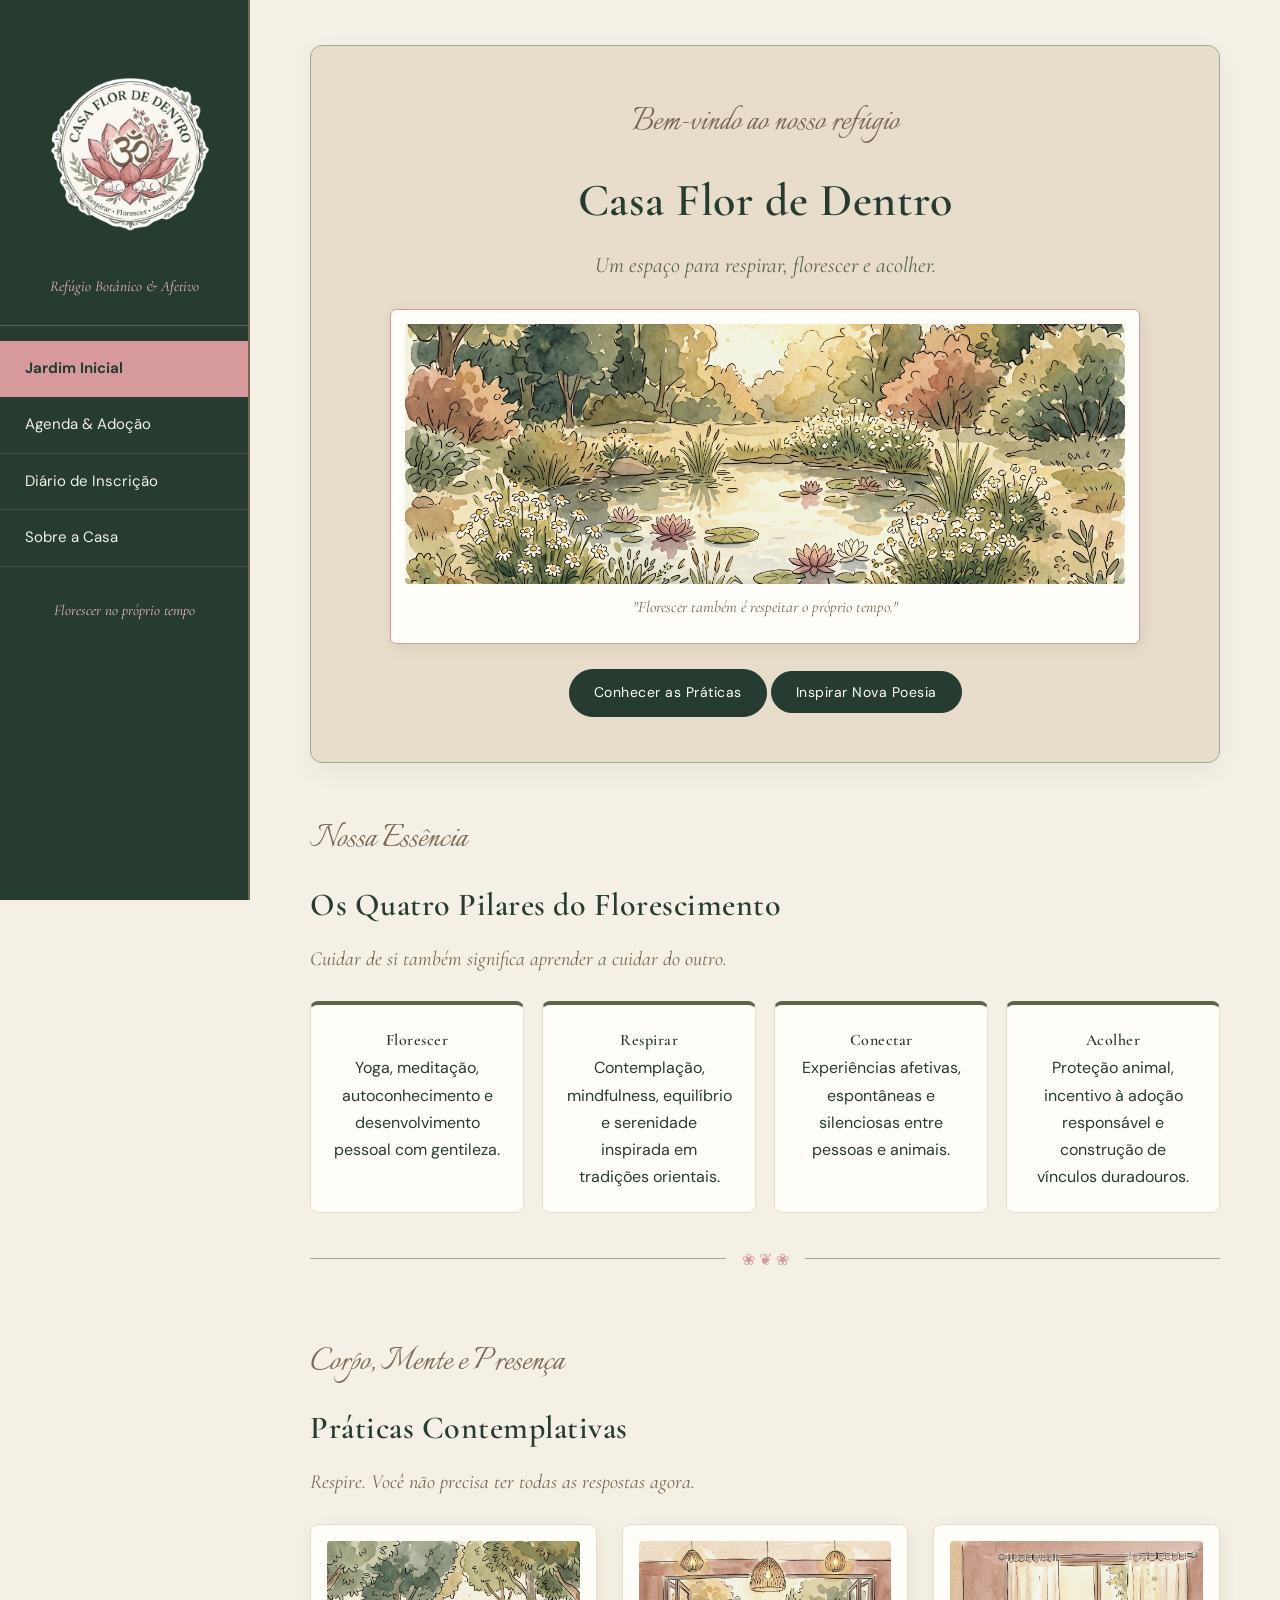
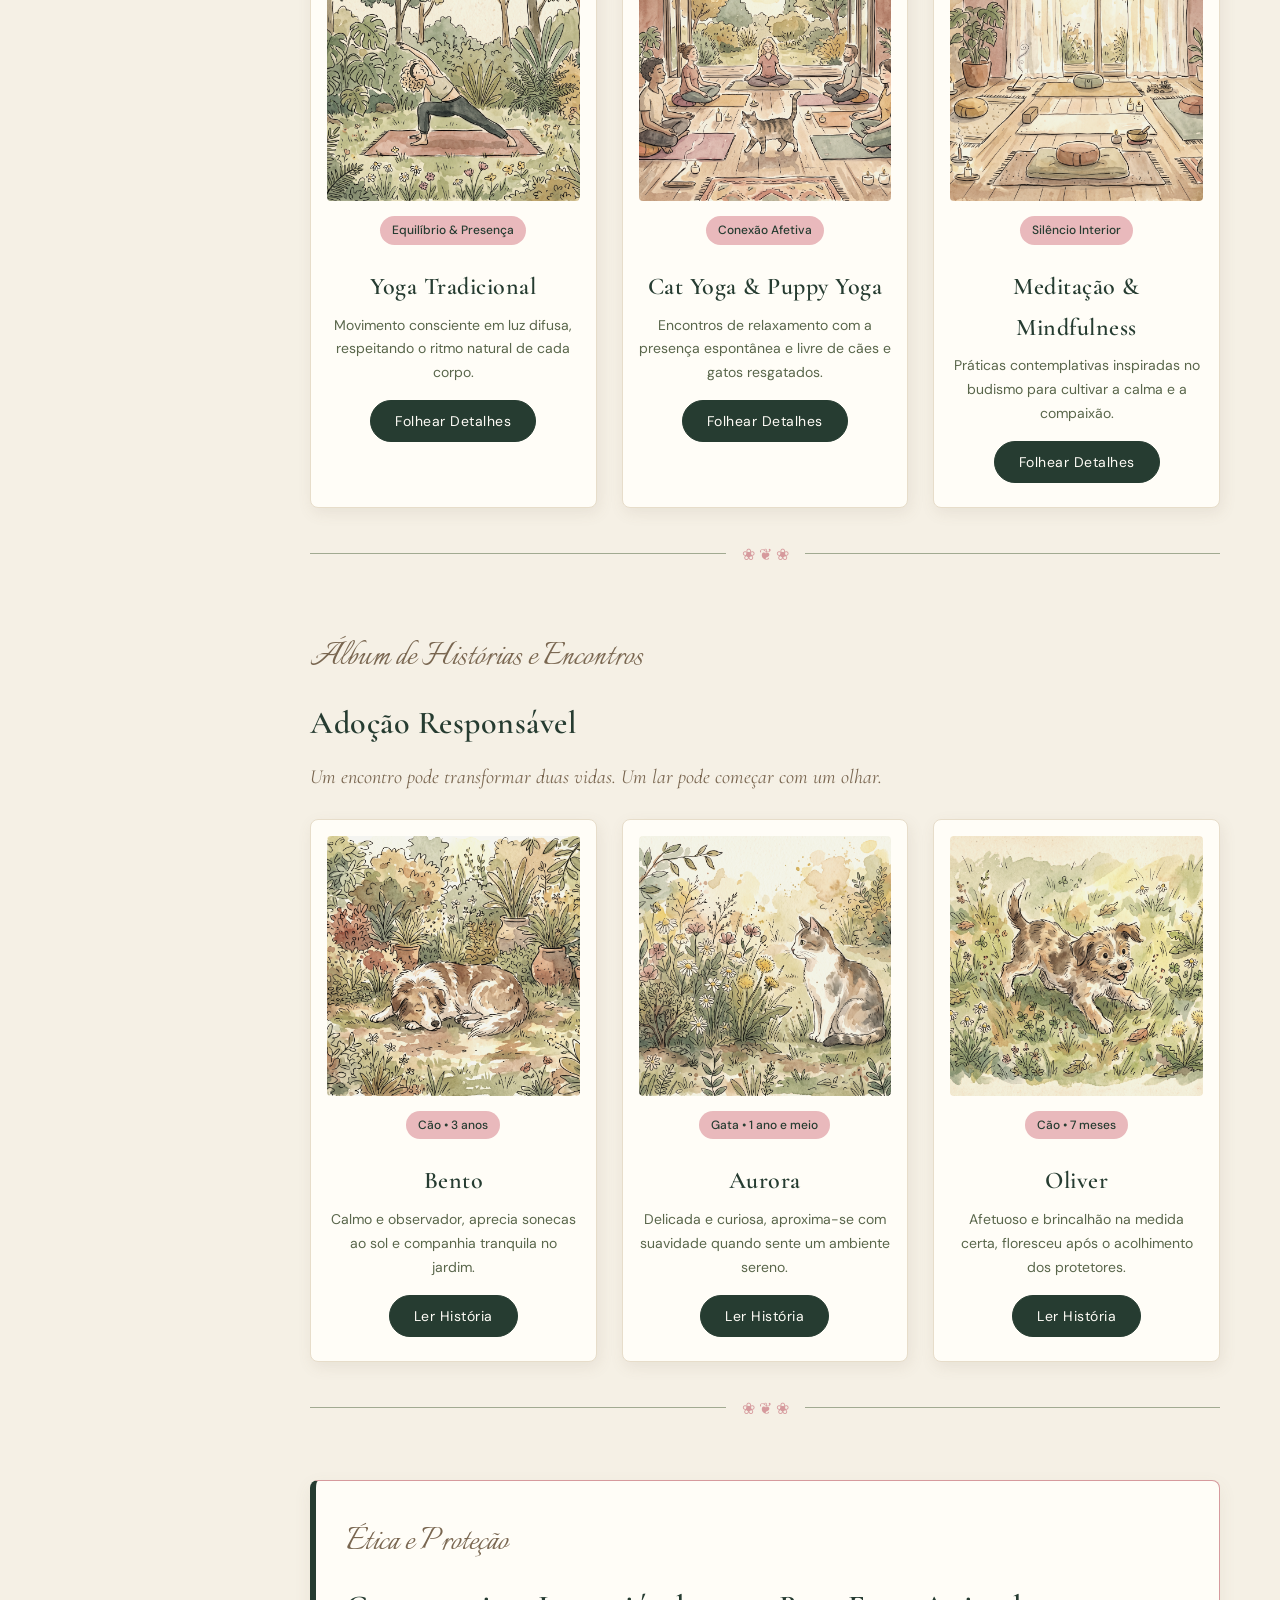
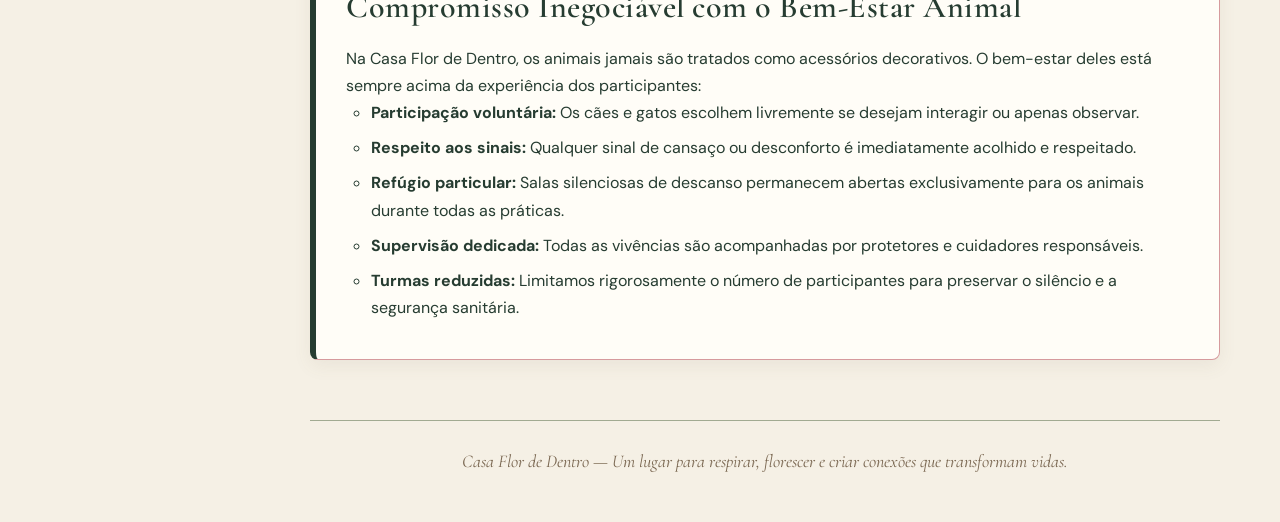
==== index.html @ 4d5b0215 "feat: add initial website structure and styles for Casa Flor de Dentro" ====
<!DOCTYPE html>
<html lang="pt-BR">
<head>
    <meta charset="UTF-8">
    <title>Casa Flor de Dentro</title>
    <link rel="icon" type="image/jpeg" href="imagens/om.png">
    <link rel="stylesheet" href="estilos/style.css">
</head>
<body>

    <nav class="menu-principal">
        <header>
            <img class="logo-menu" src="imagens/logo.png" alt="Logo Casa Flor de Dentro">
            <p>Refúgio Botânico &amp; Afetivo</p>
        </header>
        <a class="active" href="index.html">Jardim Inicial</a>
        <a href="form.html">Agenda &amp; Adoção</a>
        <a href="formAction.html">Diário de Inscrição</a>
        <a href="about.html">Sobre a Casa</a>
        <footer>
            <p>Florescer no próprio tempo</p>
        </footer>
    </nav>

    <main>
        <header class="abertura-jardim">
            <span class="caligrafia">Bem-vindo ao nosso refúgio</span>
            <h2>Casa Flor de Dentro</h2>
            <p class="subtitulo">Um espaço para respirar, florescer e acolher.</p>

            <figure class="moldura-analogica">
                <img class="foto-analogica" src="imagens/jardim-lotus.jpg" alt="Jardim contemplativo com flores de lótus e camomilas sob luz natural suave">
                <figcaption id="textoReflexao">"Florescer também é respeitar o próprio tempo."</figcaption>
            </figure>

            <p>
                <a class="btn-editorial" href="#praticas">Conhecer as Práticas</a>
                <button type="button" class="btn-editorial" id="btnNovaReflexao">Inspirar Nova Poesia</button>
            </p>
        </header>

        <section class="secao-editorial">
            <span class="caligrafia">Nossa Essência</span>
            <h3>Os Quatro Pilares do Florescimento</h3>
            <p class="frase-poetica">Cuidar de si também significa aprender a cuidar do outro.</p>

            <section class="grade-quatro">
                <article class="cartao-pilar">
                    <h4>Florescer</h4>
                    <p>Yoga, meditação, autoconhecimento e desenvolvimento pessoal com gentileza.</p>
                </article>
                <article class="cartao-pilar">
                    <h4>Respirar</h4>
                    <p>Contemplação, mindfulness, equilíbrio e serenidade inspirada em tradições orientais.</p>
                </article>
                <article class="cartao-pilar">
                    <h4>Conectar</h4>
                    <p>Experiências afetivas, espontâneas e silenciosas entre pessoas e animais.</p>
                </article>
                <article class="cartao-pilar">
                    <h4>Acolher</h4>
                    <p>Proteção animal, incentivo à adoção responsável e construção de vínculos duradouros.</p>
                </article>
            </section>
        </section>

        <hr class="divisor-botanico">

        <section id="praticas" class="secao-editorial">
            <span class="caligrafia">Corpo, Mente e Presença</span>
            <h3>Práticas Contemplativas</h3>
            <p class="frase-poetica">Respire. Você não precisa ter todas as respostas agora.</p>

            <section class="grade-tres">
                <article class="cartao-fotografia">
                    <img class="foto-analogica" src="imagens/yoga-natureza.jpg" alt="Prática de Yoga tradicional ao ar livre cercada por folhas">
                    <span class="etiqueta-botanica">Equilíbrio &amp; Presença</span>
                    <h4>Yoga Tradicional</h4>
                    <p>Movimento consciente em luz difusa, respeitando o ritmo natural de cada corpo.</p>
                    <button type="button" class="btn-editorial acionar-modal" data-item="yoga-tradicional">Folhear Detalhes</button>
                </article>

                <article class="cartao-fotografia">
                    <img class="foto-analogica" src="imagens/cat-yoga.jpg" alt="Gato caminhando serenamente próximo a praticantes de meditação">
                    <span class="etiqueta-botanica">Conexão Afetiva</span>
                    <h4>Cat Yoga &amp; Puppy Yoga</h4>
                    <p>Encontros de relaxamento com a presença espontânea e livre de cães e gatos resgatados.</p>
                    <button type="button" class="btn-editorial acionar-modal" data-item="cat-puppy-yoga">Folhear Detalhes</button>
                </article>

                <article class="cartao-fotografia">
                    <img class="foto-analogica" src="imagens/meditacao.jpg" alt="Espaço tranquilo para meditação e atenção plena">
                    <span class="etiqueta-botanica">Silêncio Interior</span>
                    <h4>Meditação &amp; Mindfulness</h4>
                    <p>Práticas contemplativas inspiradas no budismo para cultivar a calma e a compaixão.</p>
                    <button type="button" class="btn-editorial acionar-modal" data-item="meditacao-budista">Folhear Detalhes</button>
                </article>
            </section>
        </section>

        <hr class="divisor-botanico">

        <section class="secao-editorial">
            <span class="caligrafia">Álbum de Histórias e Encontros</span>
            <h3>Adoção Responsável</h3>
            <p class="frase-poetica">Um encontro pode transformar duas vidas. Um lar pode começar com um olhar.</p>

            <section class="grade-tres">
                <article class="cartao-fotografia">
                    <img class="foto-analogica" src="imagens/cao-bento.jpg" alt="Retrato em luz natural do cão Bento descansando no jardim">
                    <span class="etiqueta-botanica">Cão • 3 anos</span>
                    <h4>Bento</h4>
                    <p>Calmo e observador, aprecia sonecas ao sol e companhia tranquila no jardim.</p>
                    <button type="button" class="btn-editorial acionar-modal" data-item="bento">Ler História</button>
                </article>

                <article class="cartao-fotografia">
                    <img class="foto-analogica" src="imagens/gata-aurora.jpg" alt="Retrato analógico da gata Aurora observando flores silvestres">
                    <span class="etiqueta-botanica">Gata • 1 ano e meio</span>
                    <h4>Aurora</h4>
                    <p>Delicada e curiosa, aproxima-se com suavidade quando sente um ambiente sereno.</p>
                    <button type="button" class="btn-editorial acionar-modal" data-item="aurora">Ler História</button>
                </article>

                <article class="cartao-fotografia">
                    <img class="foto-analogica" src="imagens/cao-oliver.jpg" alt="Retrato espontâneo do cão filhote Oliver na grama">
                    <span class="etiqueta-botanica">Cão • 7 meses</span>
                    <h4>Oliver</h4>
                    <p>Afetuoso e brincalhão na medida certa, floresceu após o acolhimento dos protetores.</p>
                    <button type="button" class="btn-editorial acionar-modal" data-item="oliver">Ler História</button>
                </article>
            </section>
        </section>

        <hr class="divisor-botanico">

        <section class="secao-editorial">
            <article class="diario-anotacao">
                <span class="caligrafia">Ética e Proteção</span>
                <h3>Compromisso Inegociável com o Bem-Estar Animal</h3>
                <p>Na Casa Flor de Dentro, os animais jamais são tratados como acessórios decorativos. O bem-estar deles está sempre acima da experiência dos participantes:</p>
                <ul class="lista-botanica">
                    <li><strong>Participação voluntária:</strong> Os cães e gatos escolhem livremente se desejam interagir ou apenas observar.</li>
                    <li><strong>Respeito aos sinais:</strong> Qualquer sinal de cansaço ou desconforto é imediatamente acolhido e respeitado.</li>
                    <li><strong>Refúgio particular:</strong> Salas silenciosas de descanso permanecem abertas exclusivamente para os animais durante todas as práticas.</li>
                    <li><strong>Supervisão dedicada:</strong> Todas as vivências são acompanhadas por protetores e cuidadores responsáveis.</li>
                    <li><strong>Turmas reduzidas:</strong> Limitamos rigorosamente o número de participantes para preservar o silêncio e a segurança sanitária.</li>
                </ul>
            </article>
        </section>

        <footer class="rodape-pagina">
            <p>Casa Flor de Dentro — Um lugar para respirar, florescer e criar conexões que transformam vidas.</p>
        </footer>
    </main>

    <aside id="janelaModal" class="modal">
        <section class="modal-content">
            <span class="caligrafia">Caderno da Casa</span>
            <h3 id="modalTitulo">Título</h3>
            <p id="modalDescricao">Descrição...</p>
            <p><strong id="modalDetalhe">Detalhes...</strong></p>
            <button type="button" class="btn-editorial" id="btnFecharModal">Fechar Anotação</button>
        </section>
    </aside>

    <script src="script/script.js"></script>
</body>
</html>
---- estilos/style.css ----
@import url('https://fonts.googleapis.com/css2?family=Cormorant+Garamond:ital,wght@0,400;0,600;0,700;1,400&family=DM+Sans:wght@400;500;700&family=Italianno&display=swap');

* {
    margin: 0;
    padding: 0;
    box-sizing: border-box;
}

body {
    background-color: #F5F0E5; 
    color: #263C31; 
    font-family: 'DM Sans', Arial, Helvetica, sans-serif;
    line-height: 1.7;
}

h1, h2, h3, h4, th, legend {
    font-family: 'Cormorant Garamond', Georgia, serif;
    font-weight: 600;
    color: #263C31;
    letter-spacing: 0.5px;
}

.caligrafia {
    font-family: 'Italianno', Georgia, cursive;
    font-size: 38px;
    color: #796650; 
    font-weight: normal;
    display: block;
    margin-bottom: 5px;
}

img.logo-menu {
    width: 220px;
    height: 220px;
    object-fit: contain;
}

nav.menu-principal {
    width: 250px;
    background-color: #263C31; 
    position: fixed;
    height: 100%;
    overflow: auto;
    border-right: 2px solid #796650;
    padding-top: 30px;
    text-align: center;
}

nav.menu-principal header {
    padding: 10px 20px 25px 20px;
    border-bottom: 1px solid #59664B;
    margin-bottom: 15px;
}

nav.menu-principal h1 {
    color: #FFFDF7;
    font-size: 26px;
}

nav.menu-principal p {
    color: #E9B9BC; 
    font-family: 'Cormorant Garamond', Georgia, serif;
    font-style: italic;
    font-size: 15px;
    margin-top: 6px;
}

nav.menu-principal a {
    display: block;
    color: #F5F0E5;
    padding: 15px 25px;
    text-decoration: none;
    text-align: left;
    font-size: 15px;
    border-bottom: 1px solid rgba(161, 170, 145, 0.2);
    transition: background-color 0.5s ease, padding-left 0.5s ease;
}

nav.menu-principal a:hover:not(.active) {
    background-color: #59664B; 
    color: #FFFDF7;
    padding-left: 32px;
}

nav.menu-principal a.active {
    background-color: #D69A9D; 
    color: #263C31;
    font-weight: 700;
}

nav.menu-principal footer {
    padding: 25px 20px;
    color: #A1AA91; 
    font-size: 13px;
    font-style: italic;
}

main {
    margin-left: 250px;
    padding: 45px 60px;
    max-width: 1200px;
}

header.abertura-jardim {
    background-color: #E7DDCA; 
    border: 1px solid #A1AA91;
    padding: 45px;
    border-radius: 12px;
    text-align: center;
    margin-bottom: 45px;
    box-shadow: 0 8px 24px rgba(38, 60, 49, 0.06);
}

header.abertura-jardim h2 {
    font-size: 46px;
    margin-bottom: 8px;
}

header.abertura-jardim p.subtitulo {
    font-family: 'Cormorant Garamond', Georgia, serif;
    font-size: 22px;
    font-style: italic;
    color: #59664B;
    margin-bottom: 25px;
}

figure.moldura-analogica {
    background-color: #FFFDF7; 
    padding: 14px 14px 22px 14px;
    border: 1px solid #D69A9D;
    border-radius: 6px;
    max-width: 750px;
    margin: 0 auto 25px auto;
    box-shadow: 2px 4px 14px rgba(121, 102, 80, 0.12);
}

img.foto-analogica {
    width: 100%;
    height: 260px;
    object-fit: cover;
    border-radius: 4px;
    filter: sepia(18%) contrast(95%) saturate(85%) brightness(98%);
    background-color: #E7DDCA;
    display: block;
}

figcaption {
    font-family: 'Cormorant Garamond', Georgia, serif;
    font-style: italic;
    color: #796650;
    margin-top: 10px;
    font-size: 16px;
}

hr.divisor-botanico {
    border: none;
    border-top: 1px solid #A1AA91;
    margin: 45px 0;
    text-align: center;
    overflow: visible;
}

hr.divisor-botanico::after {
    content: "❀ ❦ ❀";
    background-color: #F5F0E5;
    color: #D69A9D;
    padding: 0 16px;
    position: relative;
    top: -13px;
    font-size: 16px;
}

section.secao-editorial {
    margin-bottom: 45px;
}

section.secao-editorial h3 {
    font-size: 32px;
    margin-bottom: 10px;
}

p.frase-poetica {
    font-family: 'Cormorant Garamond', Georgia, serif;
    font-size: 20px;
    font-style: italic;
    color: #796650;
    margin-bottom: 25px;
}

section.grade-quatro {
    display: grid;
    grid-template-columns: repeat(4, 1fr);
    gap: 18px;
    margin-top: 20px;
}

section.grade-tres {
    display: grid;
    grid-template-columns: repeat(3, 1fr);
    gap: 25px;
    margin-top: 20px;
}

article.cartao-pilar {
    background-color: #FFFDF7;
    border: 1px solid #E7DDCA;
    border-top: 4px solid #59664B;
    padding: 22px;
    border-radius: 8px;
    text-align: center;
}

article.cartao-fotografia {
    background-color: #FFFDF7;
    border: 1px solid #E7DDCA;
    padding: 16px 16px 24px 16px;
    border-radius: 8px;
    box-shadow: 2px 5px 15px rgba(121, 102, 80, 0.1);
    text-align: center;
    transition: transform 0.5s ease;
}

article.cartao-fotografia:hover {
    transform: translateY(-4px);
}

article.cartao-fotografia h4 {
    font-size: 24px;
    margin: 12px 0 6px 0;
}

article.cartao-fotografia p {
    font-size: 14px;
    color: #59664B;
    margin-bottom: 15px;
}

span.etiqueta-botanica {
    display: inline-block;
    background-color: #E9B9BC;
    color: #263C31;
    font-size: 12px;
    padding: 4px 12px;
    border-radius: 15px;
    margin-bottom: 10px;
    margin-top: 15px;
    font-weight: 500;
}

article.diario-anotacao {
    background-color: #FFFDF7;
    border: 1px solid #D69A9D;
    border-left: 6px solid #263C31;
    padding: 30px;
    border-radius: 8px;
    box-shadow: 0 6px 18px rgba(121, 102, 80, 0.08);
}

ul.lista-botanica {
    list-style-type: circle;
    margin-left: 25px;
    color: #263C31;
}

ul.lista-botanica li {
    margin-bottom: 8px;
}

dl.lista-definicao dt {
    font-family: 'Cormorant Garamond', Georgia, serif;
    font-size: 21px;
    font-weight: 700;
    color: #263C31;
    margin-top: 12px;
}

dl.lista-definicao dd {
    margin-left: 20px;
    color: #59664B;
    margin-bottom: 10px;
}

.btn-editorial, input[type=submit], input[type=reset] {
    background-color: #263C31;
    color: #FFFDF7;
    padding: 11px 24px;
    border: 1px solid #263C31;
    border-radius: 25px;
    cursor: pointer;
    font-family: 'DM Sans', Arial, sans-serif;
    font-size: 14px;
    letter-spacing: 0.5px;
    text-decoration: none;
    display: inline-block;
    transition: background-color 0.5s ease, color 0.5s ease;
}

.btn-editorial:hover, input[type=submit]:hover {
    background-color: #D69A9D;
    color: #263C31;
    border-color: #D69A9D;
}

input[type=reset] {
    background-color: #E7DDCA;
    color: #796650;
    border-color: #A1AA91;
    margin-left: 10px;
}

input[type=reset]:hover {
    background-color: #A1AA91;
    color: #FFFDF7;
}

aside.modal {
    display: none;
    position: fixed;
    top: 0;
    left: 0;
    width: 100%;
    height: 100%;
    background-color: rgba(38, 60, 49, 0.65);
}

section.modal-content {
    background-color: #FFFDF7;
    margin: 8% auto;
    padding: 40px;
    width: 55%;
    max-width: 600px;
    border: 2px solid #D69A9D;
    border-radius: 12px;
    text-align: center;
    box-shadow: 0 15px 35px rgba(0, 0, 0, 0.2);
}

section.modal-content h3 {
    font-size: 32px;
    margin-bottom: 12px;
}

section.modal-content p {
    margin-bottom: 18px;
    color: #59664B;
}

table.tabela-editorial {
    width: 100%;
    border-collapse: collapse;
    background-color: #FFFDF7;
    margin: 20px 0 35px 0;
}

table.tabela-editorial th, table.tabela-editorial td {
    border: 1px solid #A1AA91;
    padding: 14px 18px;
    text-align: left;
}

table.tabela-editorial th {
    background-color: #263C31;
    color: #FFFDF7;
    font-size: 18px;
}

table.tabela-editorial tr:nth-child(even) {
    background-color: #E7DDCA;
}

table.tabela-editorial tr:hover {
    background-color: #E9B9BC;
}

form.formulario-floral {
    background-color: #FFFDF7;
    padding: 35px;
    border: 1px solid #A1AA91;
    border-radius: 12px;
    box-shadow: 0 10px 25px rgba(121, 102, 80, 0.08);
}

fieldset {
    border: 1px solid #D69A9D;
    padding: 25px;
    border-radius: 8px;
    margin-bottom: 25px;
}

legend {
    padding: 0 12px;
    font-size: 22px;
    color: #796650;
}

p.campo {
    margin-bottom: 18px;
}

label {
    display: block;
    font-weight: 500;
    margin-bottom: 6px;
    color: #263C31;
}

label.opcao-inline {
    display: inline-block;
    margin-right: 20px;
    font-weight: normal;
    cursor: pointer;
}

input[type=text], input[type=email], input[type=tel], input[type=date], select {
    width: 100%;
    padding: 12px 15px;
    background-color: #F5F0E5;
    border: 1px solid #A1AA91;
    border-bottom: 2px solid #796650;
    border-radius: 6px;
    font-family: 'DM Sans', Arial, sans-serif;
    color: #263C31;
}

footer.rodape-pagina {
    margin-top: 60px;
    padding-top: 25px;
    border-top: 1px solid #A1AA91;
    text-align: center;
    color: #796650;
    font-family: 'Cormorant Garamond', Georgia, serif;
    font-style: italic;
    font-size: 18px;
}
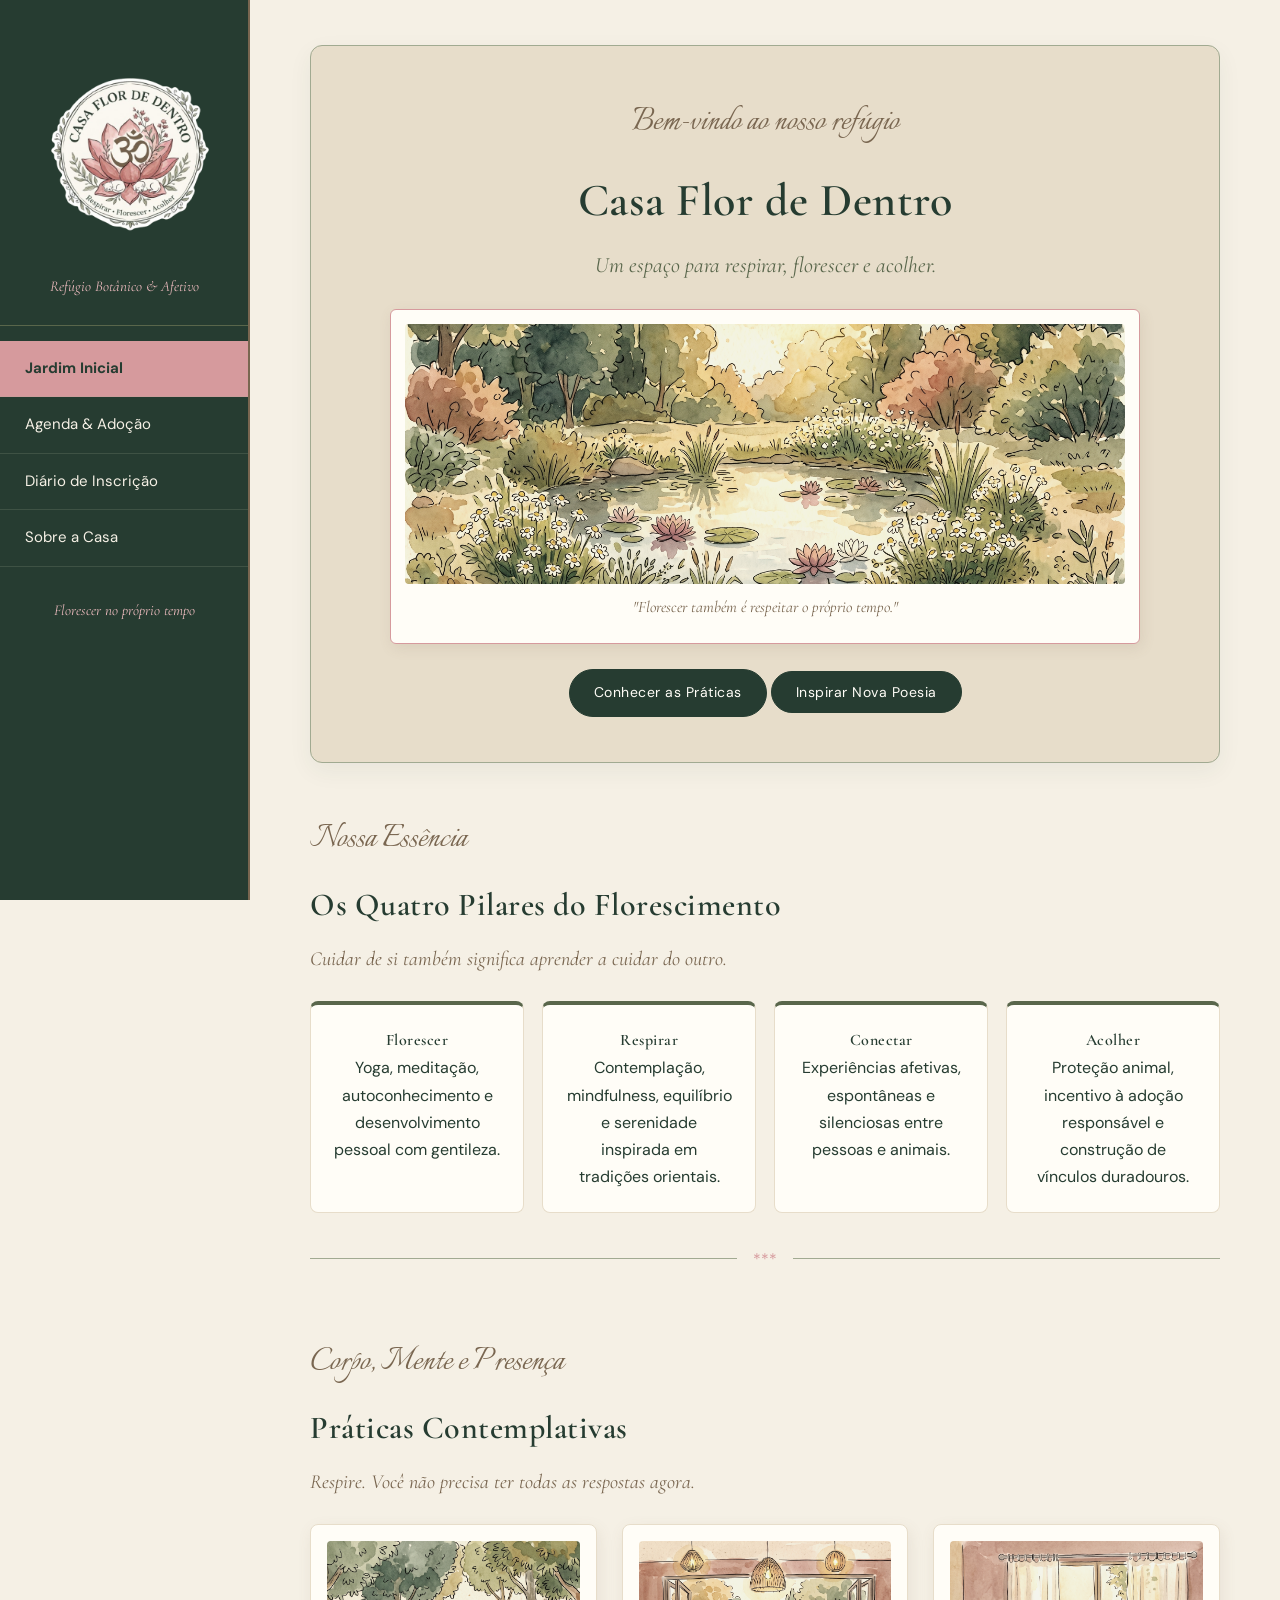
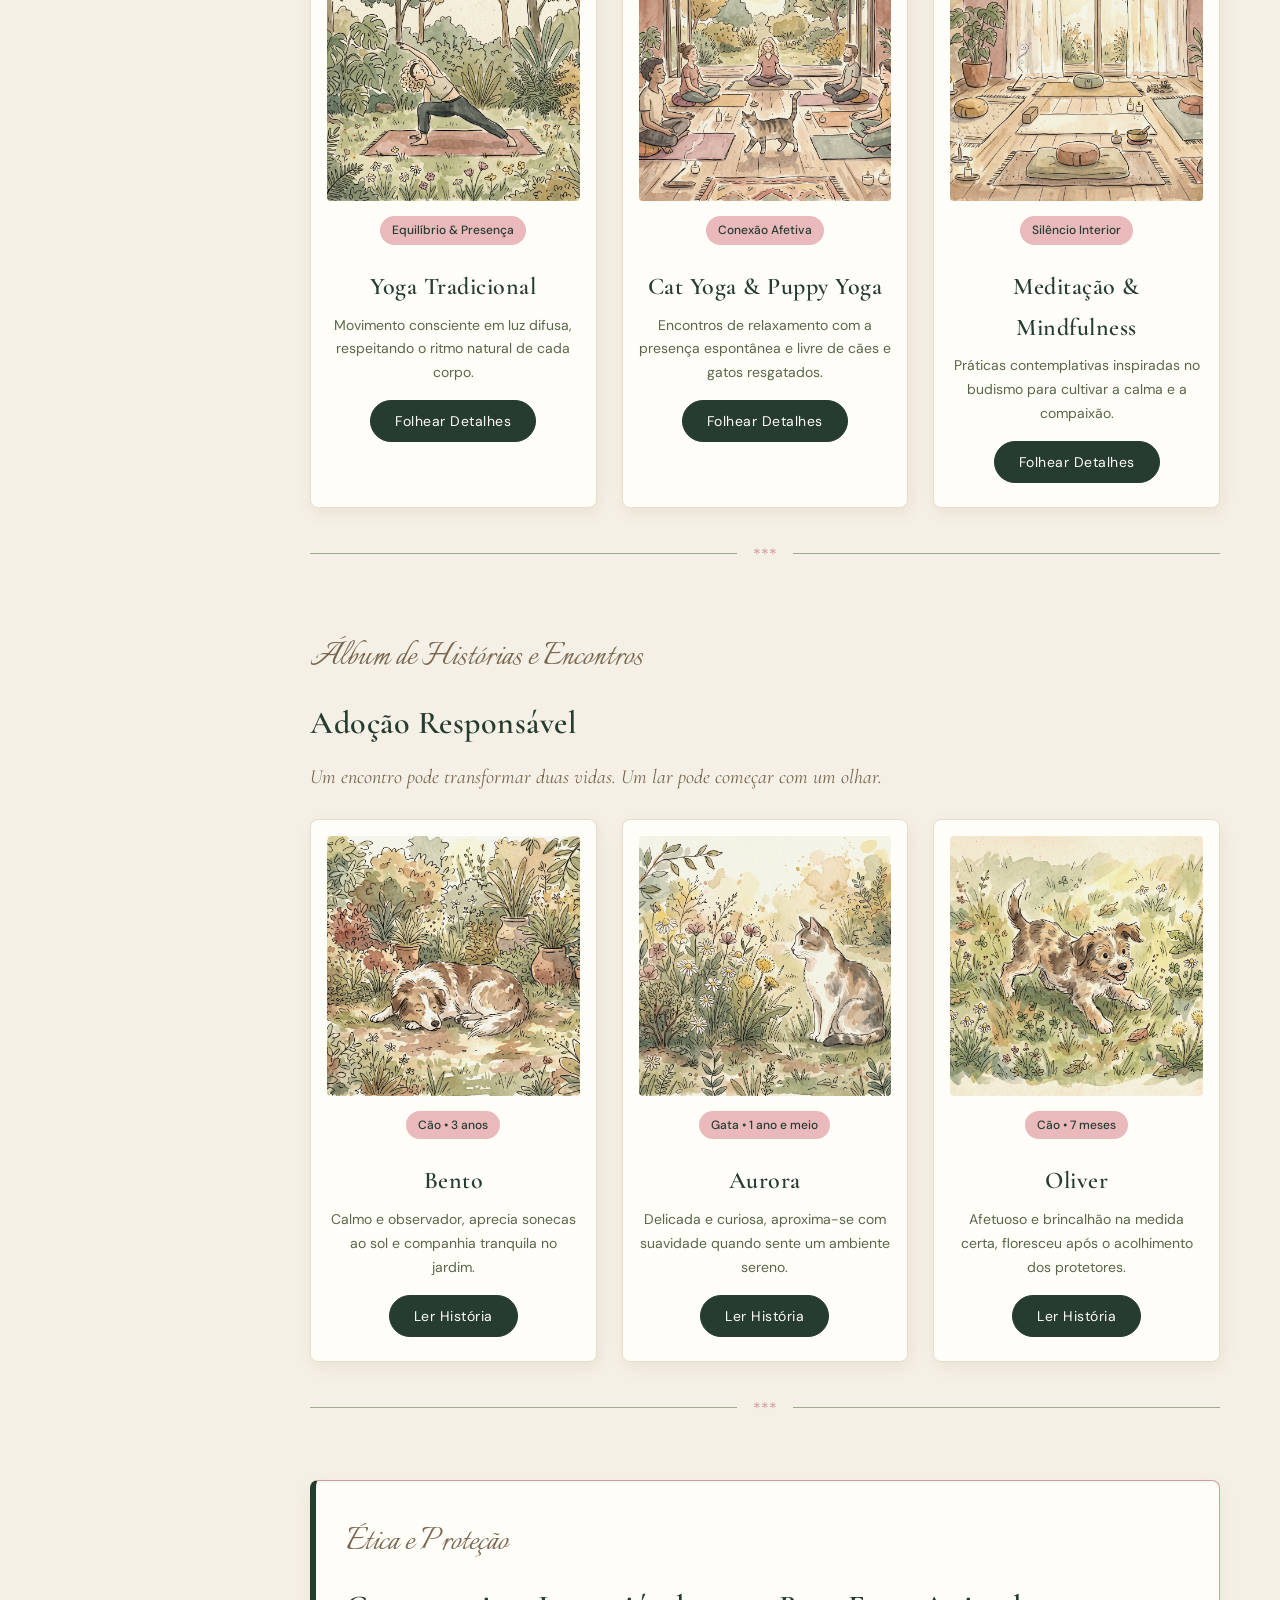
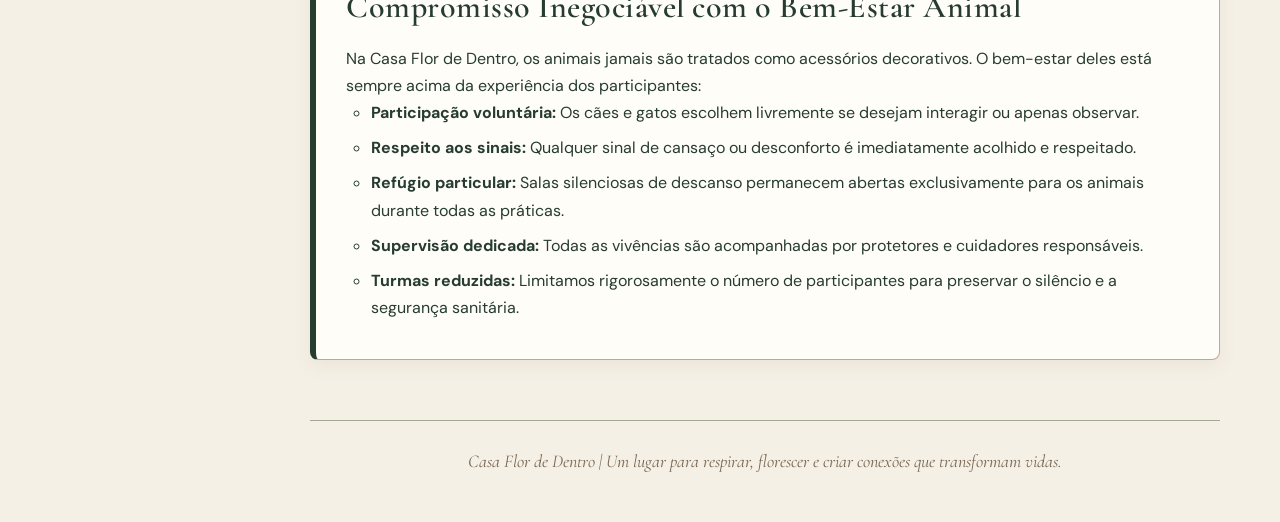
==== commit 1080f61f: "fix: update icon format and improve footer consistency across HTML files; enhance modal styles and f" ====
--- a/index.html
+++ b/index.html
@@ -150,7 +150,7 @@
         </section>
 
         <footer class="rodape-pagina">
-            <p>Casa Flor de Dentro — Um lugar para respirar, florescer e criar conexões que transformam vidas.</p>
+            <p>Casa Flor de Dentro | Um lugar para respirar, florescer e criar conexões que transformam vidas.</p>
         </footer>
     </main>
 
--- a/estilos/style.css
+++ b/estilos/style.css
@@ -161,7 +161,7 @@
 }
 
 hr.divisor-botanico::after {
-    content: "❀ ❦ ❀";
+    content: "***";
     background-color: #F5F0E5;
     color: #D69A9D;
     padding: 0 16px;
@@ -321,18 +321,52 @@
     width: 100%;
     height: 100%;
     background-color: rgba(38, 60, 49, 0.65);
+    overflow-y: auto;
+    z-index: 1000;
 }
 
 section.modal-content {
     background-color: #FFFDF7;
-    margin: 8% auto;
-    padding: 40px;
-    width: 55%;
-    max-width: 600px;
+    margin: 4% auto;
+    padding: 35px 40px;
+    width: 65%;
+    max-width: 680px;
+    max-height: 85vh; 
+    overflow-y: auto; 
     border: 2px solid #D69A9D;
     border-radius: 12px;
     text-align: center;
-    box-shadow: 0 15px 35px rgba(0, 0, 0, 0.2);
+    position: relative;
+    box-shadow: 0 15px 35px rgba(0, 0, 0, 0.25);
+}
+
+section.modal-content.modal-leitura {
+    text-align: left;
+}
+
+span.fechar-x {
+    position: absolute;
+    top: 15px;
+    right: 22px;
+    font-size: 32px;
+    font-weight: bold;
+    color: #796650;
+    cursor: pointer;
+    line-height: 1;
+}
+
+span.fechar-x:hover {
+    color: #263C31;
+}
+
+.centralizado {
+    text-align: center;
+}
+
+hr.linha-tracejada {
+    border: none;
+    border-top: 1px dashed #A1AA91;
+    margin: 18px 0;
 }
 
 section.modal-content h3 {
